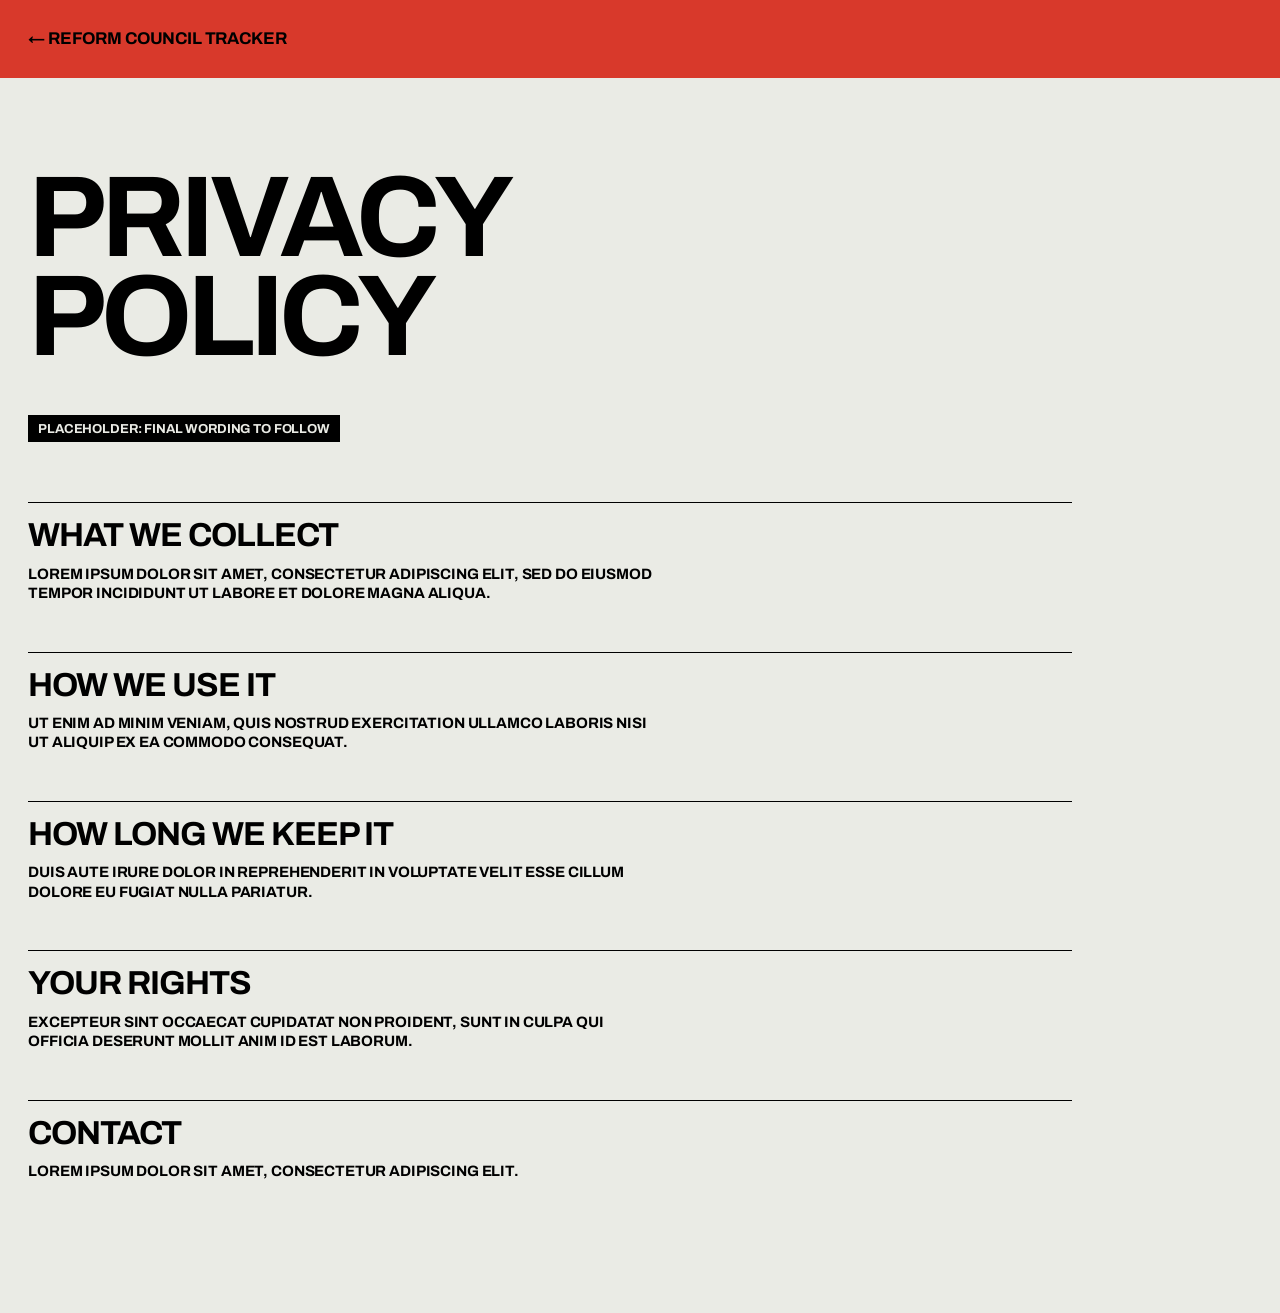
==== privacy.html @ 60e2053b "Add files via upload" ====
<!DOCTYPE html>
<html lang="en-GB">
<head>
  <meta charset="UTF-8">
  <meta name="viewport" content="width=device-width, initial-scale=1.0">
  <title>Privacy Policy – Reform Council Tracker</title>
  <link rel="preconnect" href="https://fonts.googleapis.com">
  <link rel="preconnect" href="https://fonts.gstatic.com" crossorigin>
  <link href="https://fonts.googleapis.com/css2?family=Archivo:wdth,wght@100..125,500..900&display=swap" rel="stylesheet">
  <style>
    :root {
      --bg:   #eaebe5;
      --ink:  #000;
      --red:  #d8392b;
      --font: 'Archivo', Arial, Helvetica, sans-serif;
      --pad:  clamp(16px, 2.2vw, 32px);
    }
    * { box-sizing: border-box; }
    body {
      margin: 0;
      background: var(--bg);
      color: var(--ink);
      font-family: var(--font);
      font-weight: 700;
      font-size: 15px;
      line-height: 1.3;
      text-transform: uppercase;
      letter-spacing: -0.01em;
      -webkit-font-smoothing: antialiased;
    }
    a { color: inherit; }
    .top {
      background: var(--red);
      padding: var(--pad);
      display: flex; justify-content: space-between; align-items: baseline; gap: 16px;
      font-size: 17px;
    }
    .top a { text-decoration: none; }
    .top a:hover { text-decoration: underline; text-underline-offset: 3px; }
    main { padding: 90px var(--pad) 120px; max-width: 1100px; }
    h1 {
      margin: 0 0 48px;
      font-size: clamp(48px, 9vw, 130px);
      line-height: 0.86;
      letter-spacing: -0.045em;
    }
    h2 {
      margin: 48px 0 12px;
      padding-top: 16px;
      border-top: 1px solid var(--ink);
      font-size: clamp(22px, 2.6vw, 34px);
      letter-spacing: -0.03em;
      line-height: 1;
    }
    p { margin: 0 0 12px; max-width: 70ch; }
    .note { background: var(--ink); color: var(--bg); display: inline-block; padding: 6px 10px 5px; font-size: 13px; }
  </style>
</head>
<body>
  <header class="top">
    <a href="index.html">&larr; Reform Council Tracker</a>
  </header>

  <main>
    <h1>Privacy<br>policy</h1>
    <p class="note">Placeholder: final wording to follow</p>

    <h2>What we collect</h2>
    <p>Lorem ipsum dolor sit amet, consectetur adipiscing elit, sed do eiusmod tempor incididunt ut labore et dolore magna aliqua.</p>

    <h2>How we use it</h2>
    <p>Ut enim ad minim veniam, quis nostrud exercitation ullamco laboris nisi ut aliquip ex ea commodo consequat.</p>

    <h2>How long we keep it</h2>
    <p>Duis aute irure dolor in reprehenderit in voluptate velit esse cillum dolore eu fugiat nulla pariatur.</p>

    <h2>Your rights</h2>
    <p>Excepteur sint occaecat cupidatat non proident, sunt in culpa qui officia deserunt mollit anim id est laborum.</p>

    <h2>Contact</h2>
    <p>Lorem ipsum dolor sit amet, consectetur adipiscing elit.</p>
  </main>
</body>
</html>
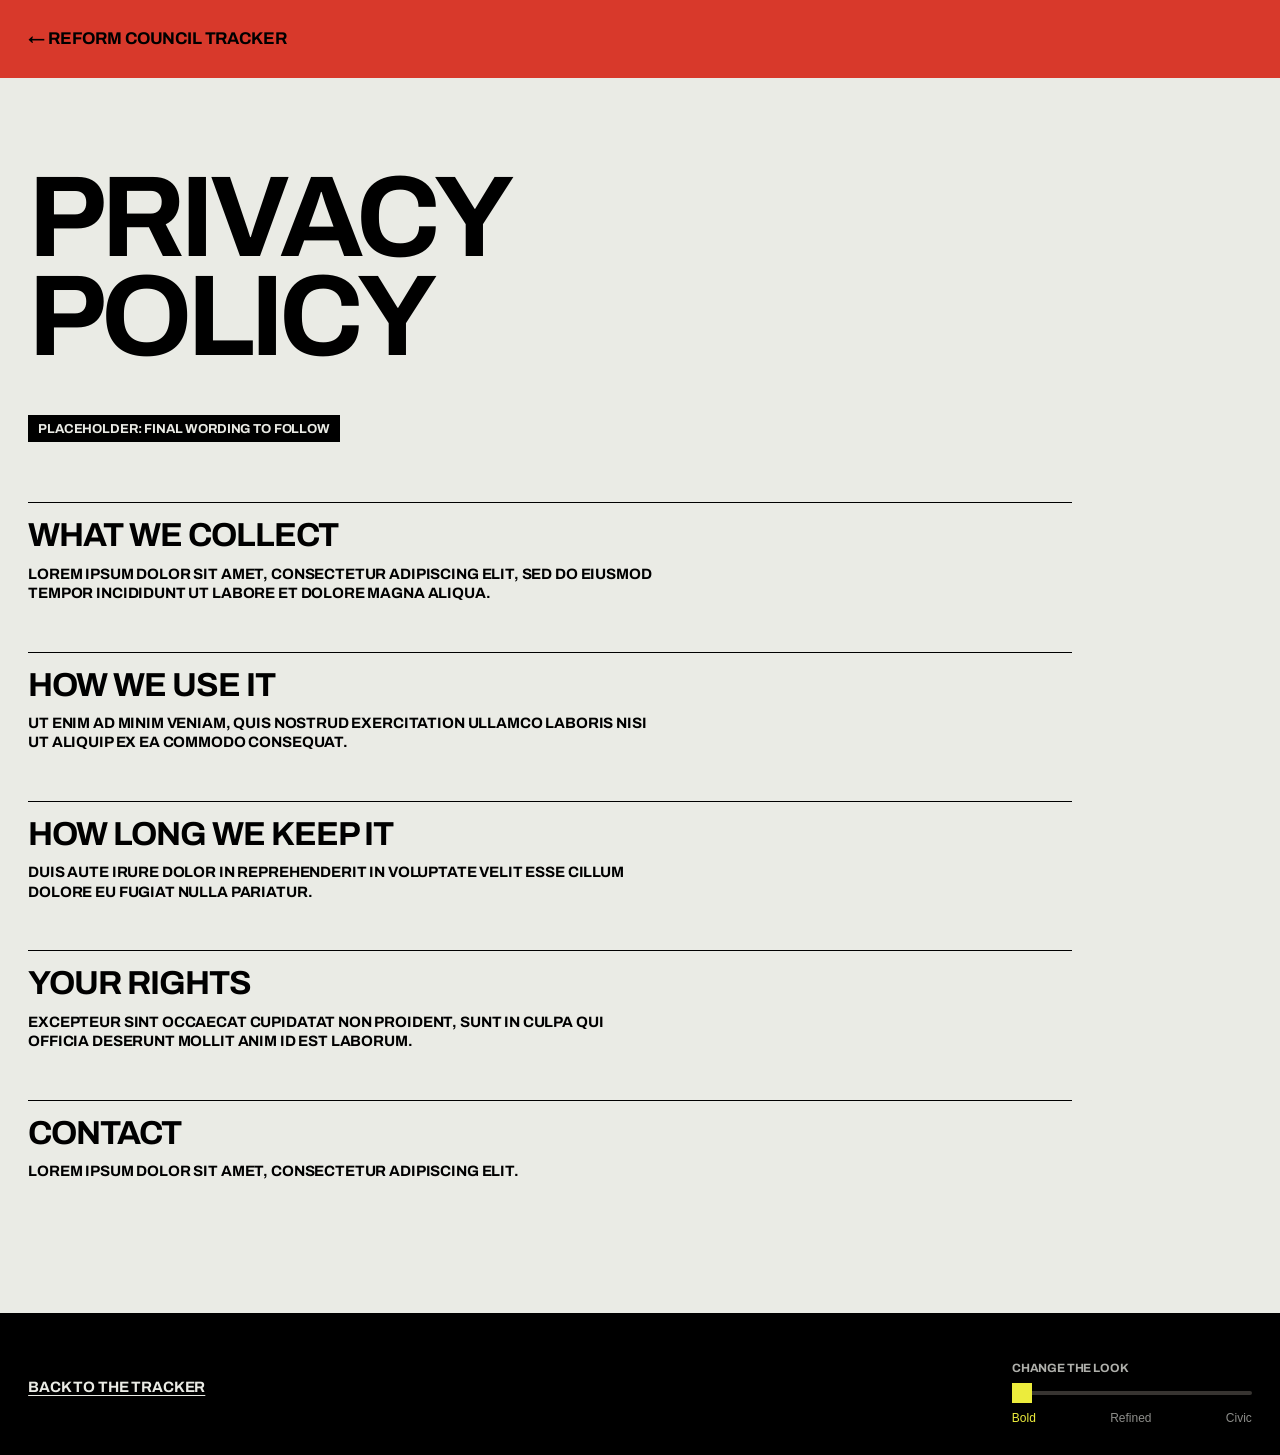
==== commit f60f3e83: "Add files via upload" ====
--- a/privacy.html
+++ b/privacy.html
@@ -6,7 +6,8 @@
   <title>Privacy Policy – Reform Council Tracker</title>
   <link rel="preconnect" href="https://fonts.googleapis.com">
   <link rel="preconnect" href="https://fonts.gstatic.com" crossorigin>
-  <link href="https://fonts.googleapis.com/css2?family=Archivo:wdth,wght@100..125,500..900&display=swap" rel="stylesheet">
+  <link href="https://fonts.googleapis.com/css2?family=Archivo:wdth,wght@100..125,500..900&family=DM+Serif+Display&family=DM+Sans:opsz,wght@9..40,400;9..40,500;9..40,600&family=Libre+Caslon+Text:wght@400;700&family=Libre+Baskerville:ital,wght@0,400;0,700;1,400&display=swap" rel="stylesheet">
+  <script src="look.js"></script>
   <style>
     :root {
       --bg:   #eaebe5;
@@ -54,14 +55,22 @@
     }
     p { margin: 0 0 12px; max-width: 70ch; }
     .note { background: var(--ink); color: var(--bg); display: inline-block; padding: 6px 10px 5px; font-size: 13px; }
+    footer {
+      background: var(--ink); color: var(--bg);
+      padding: 48px var(--pad) var(--pad);
+    }
+    footer .row { display: flex; justify-content: space-between; align-items: center; gap: 24px; flex-wrap: wrap; font-size: 15px; }
+    footer a { text-decoration: underline; text-underline-offset: 3px; }
   </style>
+  <link rel="stylesheet" href="looks.css">
 </head>
 <body>
   <header class="top">
-    <a href="index.html">&larr; Reform Council Tracker</a>
+    <div class="bunting" aria-hidden="true"></div>
+    <a class="home" href="index.html">&larr; Reform Council Tracker</a>
   </header>
 
-  <main>
+  <main class="policy">
     <h1>Privacy<br>policy</h1>
     <p class="note">Placeholder: final wording to follow</p>
 
@@ -80,5 +89,11 @@
     <h2>Contact</h2>
     <p>Lorem ipsum dolor sit amet, consectetur adipiscing elit.</p>
   </main>
+
+  <footer>
+    <div class="row">
+      <p><a href="index.html">Back to the tracker</a></p>
+    </div>
+  </footer>
 </body>
 </html>
--- a/looks.css
+++ b/looks.css
@@ -0,0 +1,404 @@
+/* ==========================================================================
+   Looks: Bold is the site's default styling (inside each page).
+   This file adds the footer switcher and the Refined and Civic looks,
+   which apply when <html data-look="refined|civic"> is set by look.js.
+   ========================================================================== */
+
+/* ---- Look-specific elements: hidden unless their look is active ---------- */
+.hero-promo, .bunting, .hero-kicker, .title-plain, .hero-rule, .hero-cta,
+.for-refined, .for-civic, .foot-title { display: none; }
+
+.bunting {
+  height: 40px;
+  background: url("data:image/svg+xml,%3Csvg xmlns='http://www.w3.org/2000/svg' width='75' height='40'%3E%3Crect y='3' width='75' height='2.2' fill='%231d2b53'/%3E%3Cpath d='M2 5L24 5L13 32Z' fill='%23c1272d'/%3E%3Cpath d='M27 5L49 5L38 32Z' fill='%23fff' stroke='%23d9d2c3'/%3E%3Cpath d='M52 5L74 5L63 32Z' fill='%231d2b53'/%3E%3C/svg%3E") repeat-x left top;
+}
+
+/* ---- Footer look switcher (styled for Bold by default) -------------------- */
+.look-switch { display: grid; gap: 6px; min-width: 240px; --ls-accent: #ecec3c; }
+.look-switch .ls-label { font-size: 12px; opacity: 0.75; }
+.look-switch input[type=range] {
+  -webkit-appearance: none; appearance: none;
+  width: 100%; height: 4px; margin: 8px 0;
+  background: color-mix(in srgb, currentColor 35%, transparent);
+  border-radius: 4px; cursor: pointer;
+}
+.look-switch input[type=range]::-webkit-slider-thumb {
+  -webkit-appearance: none; width: 20px; height: 20px; border-radius: var(--ls-thumb, 0);
+  background: var(--ls-accent); border: 0; cursor: grab;
+}
+.look-switch input[type=range]::-moz-range-thumb {
+  width: 20px; height: 20px; border-radius: var(--ls-thumb, 0);
+  background: var(--ls-accent); border: 0; cursor: grab;
+}
+.look-switch input[type=range]:focus-visible { outline: 2px solid var(--ls-accent); outline-offset: 6px; }
+.ls-stops { display: flex; justify-content: space-between; }
+.ls-stops button {
+  appearance: none; background: none; border: 0; padding: 2px 0; cursor: pointer;
+  font-size: 12px; opacity: 0.6; color: inherit;
+}
+.ls-stops button:hover { opacity: 1; }
+.ls-stops button.on { opacity: 1; color: var(--ls-accent); }
+
+::view-transition-old(root), ::view-transition-new(root) { animation-duration: 0.45s; }
+
+
+/* ==========================================================================
+   REFINED: smart modern supermarket / farm shop / rebranded zoo
+   White, larder green, clean serif, rounded and airy
+   ========================================================================== */
+:root[data-look="refined"] {
+  --bg: #ffffff;
+  --ink: #1a1a1a;
+  --red: #b5532f;        /* terracotta: Reform areas, scandals */
+  --yellow: #f5f1e9;     /* oat: panels */
+  --green: #23412f;
+  --sage: #e6ede3;
+  --oat: #f5f1e9;
+  --mustard: #d9a93e;
+  --rule: #e5e2da;
+  --muted: #6b6b66;
+  --font: 'DM Sans', system-ui, sans-serif;
+  --serif: 'DM Serif Display', Georgia, serif;
+  --map-other: #ece8df; --map-reform: #b5532f; --map-hover: #ddd8cc;
+}
+[data-look="refined"] body {
+  font-weight: 400; font-size: 16px; line-height: 1.45;
+  text-transform: none; letter-spacing: 0;
+}
+[data-look="refined"] [data-section="cuts"]    { --accent: var(--green);   --on-accent: #fff; }
+[data-look="refined"] [data-section="tax"]     { --accent: var(--mustard); --on-accent: #1a1a1a; }
+[data-look="refined"] [data-section="scandal"] { --accent: var(--red);     --on-accent: #fff; }
+
+/* Nav */
+[data-look="refined"] .nav {
+  top: calc(var(--pad) + 26px);
+  background: #fff; border: 1px solid var(--rule); border-radius: 99px;
+  font-size: 14px; font-weight: 600; padding: 8px 18px;
+  box-shadow: 0 6px 18px -12px rgba(0,0,0,0.3);
+}
+
+/* Hero */
+[data-look="refined"] .hero {
+  background: #fff; color: var(--green);
+  min-height: 86svh; position: relative;
+  justify-content: center; align-items: center; text-align: center; gap: 22px;
+  padding: 120px var(--pad) 80px;
+  border-bottom: 1px solid var(--rule);
+}
+[data-look="refined"] .hero-promo {
+  display: block; position: absolute; top: 0; left: 0; right: 0;
+  background: var(--green); color: #fff; font-size: 13px; font-weight: 500; padding: 9px 16px;
+}
+[data-look="refined"] .hero .fit { display: none; }
+[data-look="refined"] .title-plain {
+  display: block; font-family: var(--serif); font-weight: 400;
+  font-size: clamp(48px, 8vw, 118px); line-height: 1; letter-spacing: -0.02em; font-stretch: 100%;
+}
+[data-look="refined"] .hero .tagline {
+  font-size: clamp(17px, 1.7vw, 21px); line-height: 1.4; letter-spacing: 0;
+  color: var(--ink); max-width: 34ch; padding: 0; font-weight: 400;
+}
+[data-look="refined"] .for-bold { display: none; }
+[data-look="refined"] .for-refined { display: inline; }
+[data-look="refined"] .hero-cta {
+  display: inline-block; background: var(--green); color: #fff;
+  font-weight: 600; font-size: 15px; padding: 13px 26px 12px; border-radius: 99px;
+}
+[data-look="refined"] .hero-cta:hover { background: #1a3324; }
+
+/* Intro + map */
+[data-look="refined"] .intro > p {
+  font-family: var(--serif); font-size: clamp(24px, 2.5vw, 38px); line-height: 1.2; letter-spacing: -0.01em;
+}
+[data-look="refined"] #uk-map path { stroke: #fff; }
+[data-look="refined"] .legend i { border-radius: 4px; }
+[data-look="refined"] .map-tip {
+  background: #fff; color: var(--ink); border: 1px solid var(--rule); border-radius: 10px;
+  box-shadow: 0 16px 36px -18px rgba(0,0,0,0.4);
+}
+[data-look="refined"] .map-tip strong { font-family: var(--serif); font-weight: 400; font-size: 23px; line-height: 1.05; letter-spacing: -0.01em; color: var(--green); }
+[data-look="refined"] .map-tip .tag { background: var(--red); color: #fff; border-radius: 99px; padding: 3px 9px; font-weight: 600; }
+
+/* Postcode */
+[data-look="refined"] .local-inner { border-top: 1px solid var(--rule); }
+[data-look="refined"] #local h2 { font-family: var(--serif); font-weight: 400; color: var(--green); letter-spacing: -0.02em; line-height: 1; }
+[data-look="refined"] .pc-form input { border: 1px solid #cfcac0; border-right: 0; border-radius: 99px 0 0 99px; font-size: 18px; padding-left: 20px; }
+[data-look="refined"] .pc-form button { background: var(--green); color: #fff; border-radius: 0 99px 99px 0; font-weight: 600; font-size: 15px; }
+[data-look="refined"] .pc-form button:hover { background: #1a3324; color: #fff; }
+[data-look="refined"] .pc-council { border: 1px solid var(--rule); border-radius: 10px; }
+[data-look="refined"] .pc-council.is-reform { background: var(--red); border-color: var(--red); color: #fff; }
+[data-look="refined"] .pc-results .entry .sec { border-radius: 99px; padding: 3px 9px; }
+
+/* Tabs + panels */
+[data-look="refined"] .tabs { border-top: 0; gap: 12px; }
+[data-look="refined"] .tab {
+  border: 1px solid var(--rule); border-radius: 10px; min-height: 150px;
+  background: #fff;
+}
+[data-look="refined"] .tab .top { font-size: 13px; font-weight: 600; color: var(--muted); }
+[data-look="refined"] .tab .label { font-family: var(--serif); font-weight: 400; font-size: clamp(22px, 2.3vw, 32px); letter-spacing: -0.01em; line-height: 1.05; }
+[data-look="refined"] .tab:hover { background: #fafaf7; }
+[data-look="refined"] .tab[aria-selected="true"] { background: var(--sage); border-color: var(--sage); color: var(--green); }
+[data-look="refined"] .tab[aria-selected="true"] .top { color: var(--green); }
+[data-look="refined"] .slider { border-top: 0; }
+[data-look="refined"] .panel { padding-top: 70px; }
+[data-look="refined"] .panel-head .num { font-size: 14px; font-weight: 600; color: var(--muted); letter-spacing: 0; margin-bottom: 10px; }
+[data-look="refined"] .panel-head h2 { font-family: var(--serif); font-weight: 400; color: var(--green); font-size: clamp(40px, 5.5vw, 76px); letter-spacing: -0.02em; line-height: 1; }
+[data-look="refined"] .panel-desc { color: var(--muted); }
+
+/* Entries */
+[data-look="refined"] .entry { border-top: 1px solid var(--rule); }
+[data-look="refined"] .entry:last-child { border-bottom: 1px solid var(--rule); }
+[data-look="refined"] .meta { font-size: 14px; color: var(--muted); font-weight: 500; }
+[data-look="refined"] .entry h3 { font-family: var(--serif); font-weight: 400; font-size: clamp(24px, 2.4vw, 34px); letter-spacing: -0.01em; line-height: 1.1; }
+[data-look="refined"] .entry h3 a:hover { text-decoration-thickness: 1px; }
+[data-look="refined"] .entry p { color: #3a3a37; }
+[data-look="refined"] .entry .source { background: var(--green); color: #fff; border-radius: 99px; font-size: 13px; font-weight: 600; padding: 8px 16px 7px; }
+[data-look="refined"] .entry .source:hover { background: #1a3324; color: #fff; }
+[data-look="refined"] .empty { border-top: 1px solid var(--rule); color: var(--muted); }
+[data-look="refined"] .controls { font-size: 15px; font-weight: 600; color: var(--green); }
+
+/* Submit form */
+[data-look="refined"] #submit { background: var(--oat); }
+[data-look="refined"] #submit h2 { font-family: var(--serif); font-weight: 400; color: var(--green); letter-spacing: -0.02em; line-height: 1; }
+[data-look="refined"] .field label { font-weight: 600; font-size: 13px; }
+[data-look="refined"] .field input, [data-look="refined"] .field select, [data-look="refined"] .field textarea {
+  background-color: #fff; border: 1px solid var(--rule); border-radius: 8px; padding: 11px 12px; font-weight: 400;
+}
+[data-look="refined"] .field select { padding-right: 34px; background-position: right 12px center; }
+[data-look="refined"] .consent input { accent-color: var(--green); }
+[data-look="refined"] .form-foot button { background: var(--green); color: #fff; border-radius: 99px; font-weight: 600; font-size: 15px; }
+[data-look="refined"] .form-foot button:hover { background: #1a3324; color: #fff; }
+
+/* Footer */
+[data-look="refined"] footer { background: var(--green); color: #fff; }
+[data-look="refined"] footer .fit { display: none; }
+[data-look="refined"] .foot-title { display: block; font-family: var(--serif); font-size: clamp(30px, 4vw, 52px); line-height: 1; letter-spacing: -0.02em; }
+[data-look="refined"] .look-switch { --ls-accent: #d9e8c9; --ls-thumb: 50%; }
+[data-look="refined"] .look-switch .ls-label { font-weight: 600; }
+
+/* Story page */
+[data-look="refined"] header.top { background: #fff; border-bottom: 1px solid var(--rule); font-size: 14px; font-weight: 600; }
+[data-look="refined"] header.top .home { font-family: var(--serif); font-weight: 400; font-stretch: 100%; letter-spacing: -0.01em; color: var(--green); font-size: 24px; }
+[data-look="refined"] .kicker { border-radius: 99px; font-size: 13px; font-weight: 600; padding: 6px 14px 5px; }
+[data-look="refined"] article h1, [data-look="refined"] .missing h1 {
+  font-family: var(--serif); font-weight: 400; color: var(--green); letter-spacing: -0.02em; line-height: 1;
+}
+[data-look="refined"] .article-grid { border-top: 1px solid var(--rule); }
+[data-look="refined"] .meta dt { opacity: 1; color: var(--muted); font-weight: 600; }
+[data-look="refined"] .meta dd { font-weight: 500; }
+[data-look="refined"] .meta .status { background: var(--red); color: #fff; border-radius: 99px; padding: 3px 9px; font-weight: 600; }
+[data-look="refined"] .share h2 { opacity: 1; color: var(--muted); font-weight: 600; }
+[data-look="refined"] .share-btns a, [data-look="refined"] .share-btns button { border: 0; background: var(--oat); color: var(--green); border-radius: 99px; font-weight: 600; padding: 8px 14px 7px; }
+[data-look="refined"] .share-btns a:hover, [data-look="refined"] .share-btns button:hover { background: var(--green); color: #fff; }
+[data-look="refined"] .standfirst { font-size: clamp(19px, 1.7vw, 23px); line-height: 1.4; letter-spacing: 0; font-weight: 500; }
+[data-look="refined"] .body p { font-weight: 400; color: #333; }
+[data-look="refined"] .content .source { border-radius: 99px; font-weight: 600; padding: 9px 16px 8px; }
+[data-look="refined"] .share-end { border-top: 1px solid var(--rule); }
+[data-look="refined"] .more-head { border-top: 1px solid var(--rule); }
+[data-look="refined"] .more-head h2 { font-family: var(--serif); font-weight: 400; color: var(--green); letter-spacing: -0.02em; }
+[data-look="refined"] .more-list li { border-top: 1px solid var(--rule); }
+[data-look="refined"] .more-list .m { color: var(--muted); font-weight: 500; }
+[data-look="refined"] .more-list h3 { font-family: var(--serif); font-weight: 400; letter-spacing: -0.01em; line-height: 1.1; }
+
+/* Privacy page */
+[data-look="refined"] main.policy h1 { font-family: var(--serif); font-weight: 400; color: var(--green); letter-spacing: -0.02em; line-height: 1; }
+[data-look="refined"] main.policy h2 { font-family: var(--serif); font-weight: 400; color: var(--green); border-top: 1px solid var(--rule); letter-spacing: -0.01em; }
+[data-look="refined"] .policy .note { background: var(--oat); color: var(--green); border-radius: 99px; font-weight: 600; padding: 6px 12px 5px; }
+
+
+/* ==========================================================================
+   CIVIC: British civic pride
+   Ivory, pillar-box red and navy; Caslon capitals; village-fete bunting
+   ========================================================================== */
+:root[data-look="civic"] {
+  --bg: #faf7f0;
+  --ink: #1d2b53;
+  --red: #c1272d;
+  --yellow: #f1ead9;     /* warm paper: panels */
+  --navy: #1d2b53;
+  --gold: #b8923a;
+  --font: 'Libre Baskerville', Georgia, serif;
+  --caslon: 'Libre Caslon Text', Georgia, serif;
+  --map-other: #e3ddd0; --map-reform: #c1272d; --map-hover: #d6cfbf;
+}
+[data-look="civic"] body {
+  font-weight: 400; font-size: 15px; line-height: 1.5;
+  text-transform: none; letter-spacing: 0;
+}
+[data-look="civic"] [data-section="cuts"]    { --accent: var(--red);  --on-accent: #fff; }
+[data-look="civic"] [data-section="tax"]     { --accent: var(--gold); --on-accent: #1d2b53; }
+[data-look="civic"] [data-section="scandal"] { --accent: var(--navy); --on-accent: #fff; }
+
+/* Shared type helpers */
+[data-look="civic"] .nav,
+[data-look="civic"] .hero .title-plain,
+[data-look="civic"] #local h2,
+[data-look="civic"] .tab .label,
+[data-look="civic"] .panel-head .num,
+[data-look="civic"] .panel-head h2,
+[data-look="civic"] .entry h3,
+[data-look="civic"] .entry .source,
+[data-look="civic"] .map-tip strong,
+[data-look="civic"] .map-tip .tag,
+[data-look="civic"] .pc-form button,
+[data-look="civic"] .pc-council,
+[data-look="civic"] #submit h2,
+[data-look="civic"] .form-foot button,
+[data-look="civic"] .foot-title,
+[data-look="civic"] header.top .home,
+[data-look="civic"] .kicker,
+[data-look="civic"] article h1,
+[data-look="civic"] .missing h1,
+[data-look="civic"] .share-btns a,
+[data-look="civic"] .share-btns button,
+[data-look="civic"] .content .source,
+[data-look="civic"] .more-head h2,
+[data-look="civic"] .more-list h3,
+[data-look="civic"] main.policy h1,
+[data-look="civic"] main.policy h2 {
+  font-family: var(--caslon); font-weight: 700; text-transform: uppercase; font-stretch: 100%;
+}
+[data-look="civic"] .tab .top,
+[data-look="civic"] .meta,
+[data-look="civic"] .field label,
+[data-look="civic"] .controls,
+[data-look="civic"] .legend,
+[data-look="civic"] .map-foot,
+[data-look="civic"] .look-switch .ls-label,
+[data-look="civic"] .ls-stops button,
+[data-look="civic"] .hero-kicker,
+[data-look="civic"] .meta dt,
+[data-look="civic"] .share h2,
+[data-look="civic"] .more-list .m,
+[data-look="civic"] header.top nav {
+  font-variant: small-caps; text-transform: lowercase; letter-spacing: 0.1em;
+}
+
+/* Nav */
+[data-look="civic"] .nav { top: 46px; background: var(--bg); border: 1px solid var(--navy); font-size: 12.5px; letter-spacing: 0.1em; padding: 8px 14px 7px; }
+
+/* Hero */
+[data-look="civic"] .hero {
+  background: var(--bg); color: var(--navy);
+  min-height: 86svh; position: relative;
+  justify-content: center; align-items: center; text-align: center; gap: 18px;
+  padding: 110px var(--pad) 80px;
+  border-bottom: 4px double var(--navy);
+}
+[data-look="civic"] .bunting { display: block; position: absolute; top: 0; left: 0; right: 0; }
+[data-look="civic"] .hero-kicker { display: block; font-size: 18px; margin: 0; }
+[data-look="civic"] .hero .fit { display: none; }
+[data-look="civic"] .title-plain {
+  display: block; color: var(--red);
+  font-size: clamp(50px, 10vw, 150px); line-height: 1; letter-spacing: 0.04em;
+  max-width: 7.5em; margin: 0 auto;
+}
+[data-look="civic"] .title-plain .w-reform { display: none; }
+[data-look="civic"] .hero-rule { display: block; width: 240px; height: 6px; border-top: 2px solid var(--navy); border-bottom: 1px solid var(--navy); }
+[data-look="civic"] .hero .tagline {
+  font-style: italic; font-weight: 400; font-size: clamp(18px, 2vw, 25px); line-height: 1.3;
+  letter-spacing: 0; max-width: 30ch; padding: 0;
+}
+[data-look="civic"] .for-bold { display: none; }
+[data-look="civic"] .for-civic { display: inline; }
+
+/* Intro + map */
+[data-look="civic"] .intro > p { font-size: clamp(19px, 2vw, 28px); line-height: 1.5; letter-spacing: 0; }
+[data-look="civic"] .intro > p::first-letter {
+  font-family: var(--caslon); font-weight: 700; color: var(--red);
+  float: left; font-size: 3.3em; line-height: 0.85; padding: 0.06em 0.1em 0 0;
+}
+[data-look="civic"] #uk-map path { stroke: var(--bg); }
+[data-look="civic"] .map-tip { background: #fff; color: var(--navy); border: 2px solid var(--navy); box-shadow: 5px 5px 0 var(--red); }
+[data-look="civic"] .map-tip strong { font-size: 18px; letter-spacing: 0.04em; line-height: 1.15; }
+[data-look="civic"] .map-tip .tag { background: var(--red); color: #fff; font-size: 10.5px; letter-spacing: 0.1em; }
+
+/* Postcode */
+[data-look="civic"] .local-inner { border-top: 4px double var(--navy); }
+[data-look="civic"] #local h2 { letter-spacing: 0.03em; line-height: 1.1; font-size: clamp(28px, 3.6vw, 52px); }
+[data-look="civic"] .pc-form input { border: 1px solid var(--navy); border-right: 0; background: #fff; font-family: var(--font); letter-spacing: 0.04em; }
+[data-look="civic"] .pc-form button { background: var(--red); color: #fff; font-size: 13px; letter-spacing: 0.12em; }
+[data-look="civic"] .pc-form button:hover { background: var(--navy); color: #fff; }
+[data-look="civic"] .pc-council { border: 1px solid var(--navy); font-size: 13px; letter-spacing: 0.05em; }
+[data-look="civic"] .pc-council small { font-family: var(--font); text-transform: none; font-weight: 400; letter-spacing: 0; font-style: italic; }
+[data-look="civic"] .pc-council.is-reform { background: var(--red); border-color: var(--red); color: #fff; }
+
+/* Tabs + panels */
+[data-look="civic"] .tabs { border: 2px solid var(--navy); }
+[data-look="civic"] .tab { border-right: 1px solid var(--navy); background: #fff; min-height: 150px; }
+[data-look="civic"] .tab:last-child { border-right: 0; }
+[data-look="civic"] .tab .top { font-size: 15px; }
+[data-look="civic"] .tab .label { font-size: clamp(17px, 1.8vw, 24px); letter-spacing: 0.04em; line-height: 1.15; }
+[data-look="civic"] .tab:hover { background: #f6f2e8; }
+[data-look="civic"] .tab[aria-selected="true"] { background: var(--accent); color: var(--on-accent); }
+[data-look="civic"] .slider { border-top: 0; }
+[data-look="civic"] .panel-head { text-align: center; }
+[data-look="civic"] .panel-head .num { color: var(--red); font-size: clamp(22px, 2.4vw, 32px); letter-spacing: 0.1em; margin-bottom: 10px; }
+[data-look="civic"] .panel-head h2 { font-size: clamp(34px, 4.8vw, 68px); letter-spacing: 0.03em; line-height: 1.05; }
+[data-look="civic"] .panel-desc { font-style: italic; margin-left: auto; margin-right: auto; max-width: 60ch; }
+
+/* Entries */
+[data-look="civic"] .entry { border-top: 1px solid var(--navy); }
+[data-look="civic"] .entry:last-child { border-bottom: 4px double var(--navy); }
+[data-look="civic"] .meta { font-size: 15px; }
+[data-look="civic"] .entry h3 { font-size: clamp(20px, 2.1vw, 29px); letter-spacing: 0.03em; line-height: 1.15; }
+[data-look="civic"] .entry p { line-height: 1.6; }
+[data-look="civic"] .entry .source { background: var(--red); color: #fff; font-size: 11.5px; letter-spacing: 0.12em; padding: 8px 13px 7px; }
+[data-look="civic"] .entry .source:hover { background: var(--navy); color: #fff; }
+[data-look="civic"] .empty { border-top: 1px solid var(--navy); font-style: italic; }
+[data-look="civic"] .controls { font-size: 17px; }
+
+/* Submit form */
+[data-look="civic"] #submit { background: var(--yellow); border-top: 4px double var(--navy); }
+[data-look="civic"] #submit h2 { color: var(--red); letter-spacing: 0.03em; line-height: 1.05; font-size: clamp(40px, 6vw, 88px); }
+[data-look="civic"] .field label { font-size: 15px; }
+[data-look="civic"] .field input, [data-look="civic"] .field select, [data-look="civic"] .field textarea {
+  background-color: #fff; border: 1px solid var(--navy); padding: 10px 12px; font-weight: 400;
+}
+[data-look="civic"] .field select { padding-right: 34px; background-position: right 12px center; }
+[data-look="civic"] .consent input { accent-color: var(--red); }
+[data-look="civic"] .form-foot button { background: var(--red); color: #fff; font-size: 13px; letter-spacing: 0.12em; }
+[data-look="civic"] .form-foot button:hover { background: var(--navy); color: #fff; }
+
+/* Footer */
+[data-look="civic"] footer { background: var(--navy); color: var(--bg); border-top: 4px double #e9c46a; }
+[data-look="civic"] footer .fit { display: none; }
+[data-look="civic"] .foot-title { display: block; font-size: clamp(26px, 3.4vw, 44px); letter-spacing: 0.06em; line-height: 1.1; }
+[data-look="civic"] .look-switch { --ls-accent: #e9c46a; --ls-thumb: 50%; }
+[data-look="civic"] .ls-stops button { font-size: 14px; }
+
+/* Story page */
+[data-look="civic"] header.top { background: var(--bg); color: var(--navy); border-bottom: 4px double var(--navy); position: relative; padding-top: calc(var(--pad) + 34px); }
+[data-look="civic"] header.top .home { color: var(--red); letter-spacing: 0.06em; font-size: clamp(16px, 1.8vw, 21px); }
+[data-look="civic"] header.top nav { font-size: 16px; }
+[data-look="civic"] .kicker { font-size: 11.5px; letter-spacing: 0.12em; padding: 7px 11px 6px; }
+[data-look="civic"] article h1, [data-look="civic"] .missing h1 { color: var(--red); letter-spacing: 0.03em; line-height: 1.05; font-size: clamp(34px, 5.4vw, 80px); }
+[data-look="civic"] .article-grid { border-top: 4px double var(--navy); }
+[data-look="civic"] .meta dt { opacity: 1; font-size: 14px; }
+[data-look="civic"] .meta .status { background: var(--red); color: #fff; font-style: italic; }
+[data-look="civic"] .share h2 { opacity: 1; font-size: 14px; font-weight: 400; }
+[data-look="civic"] .share-btns a, [data-look="civic"] .share-btns button { border: 1px solid var(--navy); font-size: 11px; letter-spacing: 0.1em; padding: 8px 11px 7px; }
+[data-look="civic"] .share-btns a:hover, [data-look="civic"] .share-btns button:hover { background: var(--red); border-color: var(--red); color: #fff; }
+[data-look="civic"] .standfirst { font-style: italic; font-size: clamp(18px, 1.7vw, 22px); line-height: 1.45; letter-spacing: 0; }
+[data-look="civic"] .body p { font-weight: 400; line-height: 1.7; }
+[data-look="civic"] .content .source { font-size: 12px; letter-spacing: 0.12em; padding: 9px 13px 8px; }
+[data-look="civic"] .share-end { border-top: 1px solid var(--navy); }
+[data-look="civic"] .more-head { border-top: 4px double var(--navy); }
+[data-look="civic"] .more-head h2 { letter-spacing: 0.03em; line-height: 1.1; }
+[data-look="civic"] .more-list li { border-top: 1px solid var(--navy); }
+[data-look="civic"] .more-list .m { font-size: 14px; }
+[data-look="civic"] .more-list h3 { letter-spacing: 0.03em; line-height: 1.15; font-size: clamp(18px, 1.6vw, 23px); }
+
+/* Privacy page */
+[data-look="civic"] main.policy h1 { color: var(--red); letter-spacing: 0.03em; line-height: 1.05; }
+[data-look="civic"] main.policy h2 { border-top: 1px solid var(--navy); letter-spacing: 0.03em; }
+[data-look="civic"] .policy .note { background: var(--navy); color: #fff; font-style: italic; }
+
+/* Civic on small screens: stacked tabs need horizontal rules instead */
+@media (max-width: 720px) {
+  [data-look="civic"] .tab { border-right: 0; border-bottom: 1px solid var(--navy); }
+  [data-look="civic"] .tab:last-child { border-bottom: 0; }
+  [data-look="refined"] .tabs { gap: 8px; }
+  [data-look="refined"] .tab, [data-look="civic"] .tab { min-height: 0; }
+}
